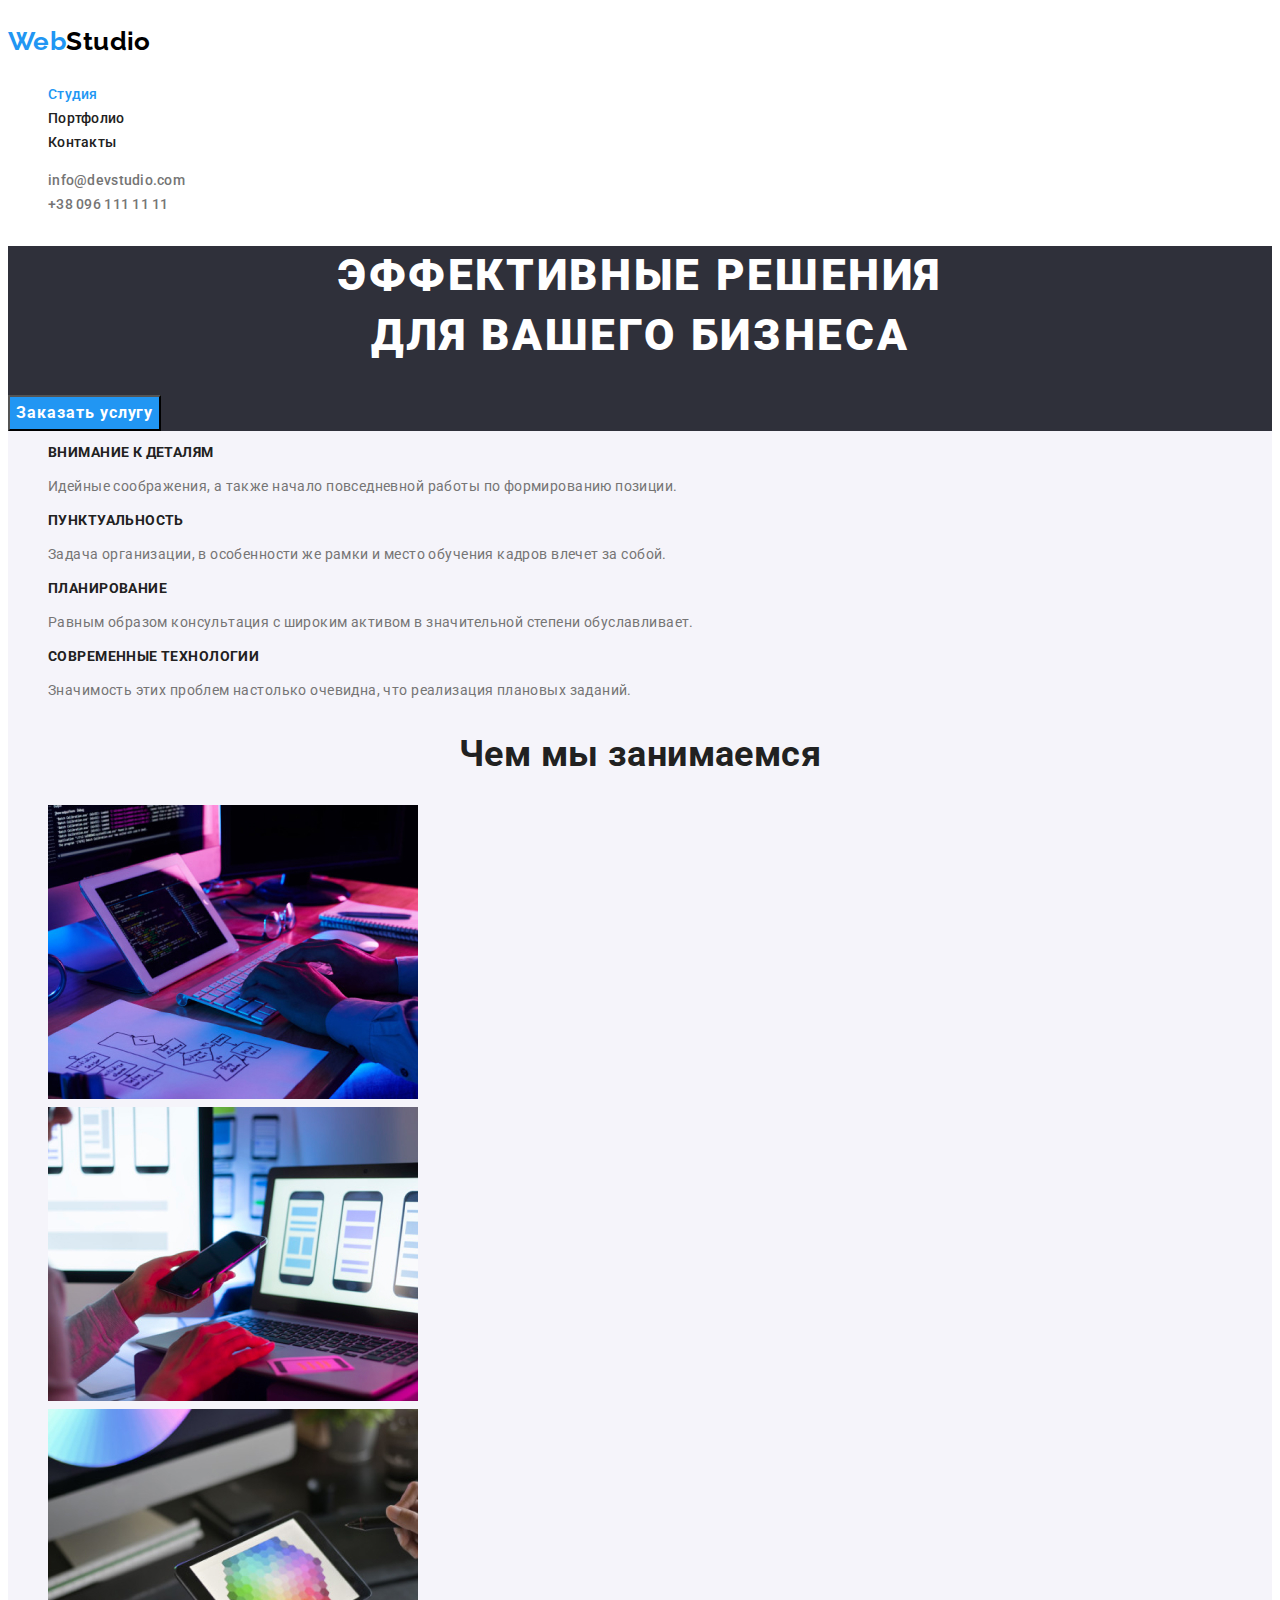
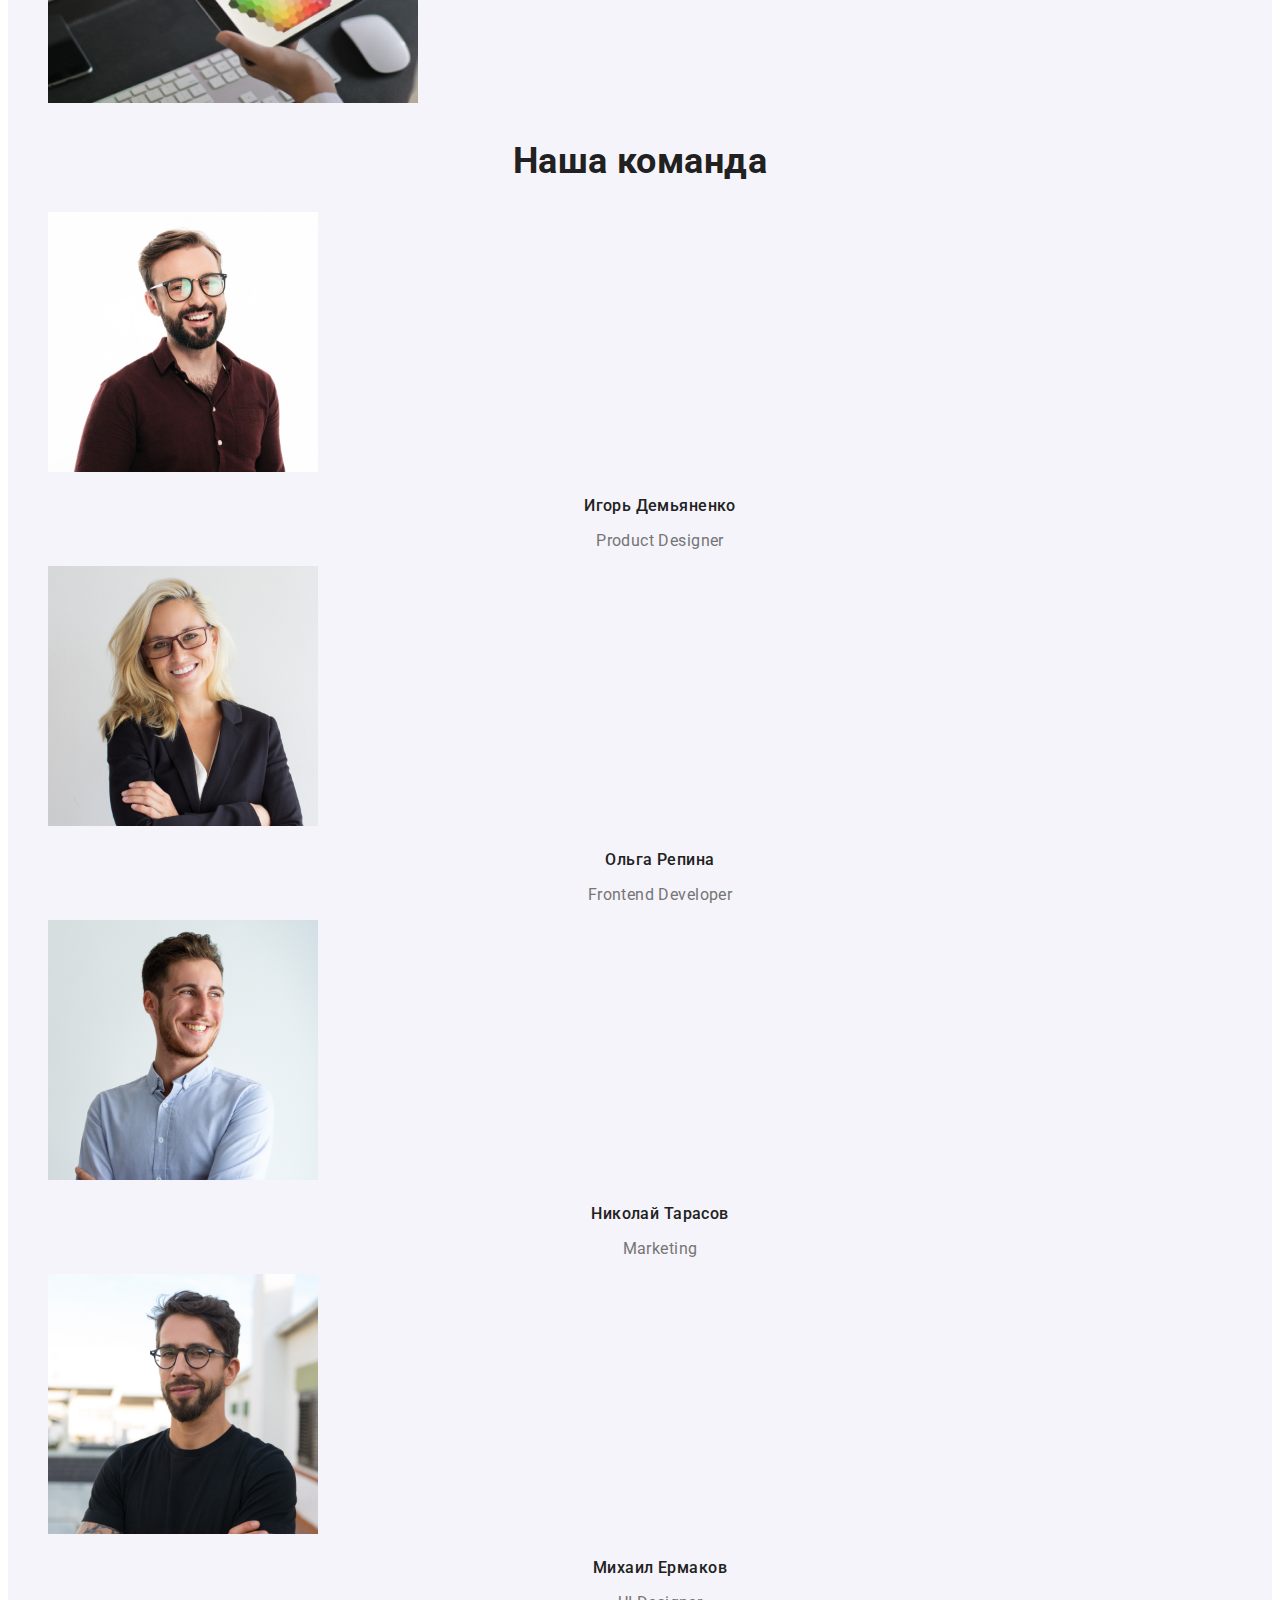
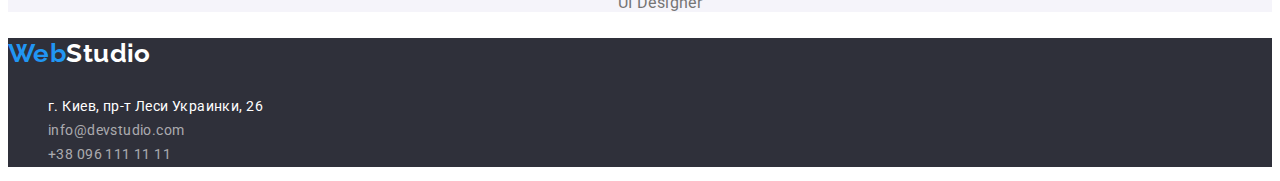
==== index.html @ d8fd1f4e "Перенес домашку" ====
<!DOCTYPE html>
<html lang="ru">
	<head>
		<meta charset="UTF-8">
		<meta name="viewport" content="width=device-width, initial-scale=1.0">
		<title>Студия WebStudio</title>
		<link rel="preconnect" href="https://fonts.gstatic.com">
		<link href="https://fonts.googleapis.com/css2?family=Raleway:wght@700&family=Roboto:wght@400;500;700;900&display=swap"
			rel="stylesheet">
		<link rel="stylesheet" href="https://cdnjs.cloudflare.com/ajax/libs/modern-normalize/1.0.0/modern-normalize.css"
			integrity="sha512-Zx6MlUMKSVJoQ+83OwhdILe8cSEsCzfqThJd7J/VA2UrK6Ctj85p+xzqfyuNXE5B1k25uUdmJ2OzItbBy9GHAQ=="
			crossorigin="anonymous" />
		<link rel="stylesheet" href="./css/styles.css">
	</head>
	<body>
		<header>
			<nav>
				<a href="./index.html"><p class="logo"><span class="logo-first-part">Web</span>Studio</p></a>
				<ul class="site-nav">
					<li><a href="" class="link current">Студия</a></li>
					<li><a href="./portfolio.html" class="link">Портфолио</a></li>
					<li><a href="" class="link">Контакты</a></li>
				</ul>
			</nav>
			<address class="address">
				<ul class="site-contacts">
					<li><a href="mailto:info@devstudio.com" class="contacts">info@devstudio.com</a></li>
					<li><a href="tel:+380961111111" class="contacts">+38 096 111 11 11</a></li>	
				</ul> 
			</address>
		</header>
		<main>
			<!--Герой-->
			<section class="hero">
				<h1 class="hero-title upcase">Эффективные решения<br> для вашего бизнеса</h1>
				<button type="button" class="hero-order">Заказать услугу</button>
			</section>
			<!--Особенности-->
			<section class="features">
				<h2 hidden>Особенности</h2>
				<ul>
					<li>
						<h3 class="features-title upcase">Внимание к деталям</h3>
						<p>Идейные соображения, а также начало повседневной работы по формированию позиции.</p>
					</li>
					<li>
						<h3 class="features-title upcase">Пунктуальность</h3>
						<p>Задача организации, в особенности же рамки и место обучения кадров влечет за собой.</p>
					</li>
					<li>
						<h3 class="features-title upcase">Планирование</h3>
						<p>Равным образом консультация с широким активом в значительной степени обуславливает.</p>
					</li>
					<li>
						<h3 class="features-title upcase">Современные технологии</h3>
						<p>Значимость этих проблем настолько очевидна, что реализация плановых заданий.</p>
					</li>
				</ul>
			</section>
			<!--Чем мы занимаемся-->
			<section class="work">
				<h2 class="work-title">Чем мы занимаемся</h2>
				<ul>
					<li><img src="./images/box1.jpg" alt="Человек печатает на клавиатуре, рядом с монитором стоит планшет" width="370"></li>
					<li><img src="./images/box2.jpg" alt="Человек работает на ноутбуке и держит в руке смартфон" width="370"></li>
					<li><img src="./images/box3.jpg"	alt="Человек держит в руке планшет, на нем изображена палитра цветов, а во второй руке стилус для рисования" width="370"></li>
				</ul>
			</section>
			<!--Наша команда-->
			<section class="team">
				<h2 class="team-title">Наша команда</h2>
				<ul>
					<li>
						<img src="./images/prodes.jpg" alt="Улыбающийся молодой человек, шатен, в бордовой рубашке, очках, с бородой и усами" width="270">
						<h3 class="member">Игорь Демьяненко</h3>
						<p class="position">Product Designer</p>
					</li>
					<li>
						<img src="./images/frodev.jpg" alt="Улыбающаяся молодая девушка, блондинка, в пиджаке и очках" width="270">
						<h3 class="member">Ольга Репина</h3>
						<p class="position">Frontend Developer</p>
					</li>
					<li>
						<img src="./images/mar.jpg" alt="Улыбающийся молодой человек, шатен, в голубой рубашке, с рыжей бородой и усами" width="270">
						<h3 class="member">Николай Тарасов</h3>
						<p class="position">Marketing</p>
					</li>
					<li>
						<img src="./images/uides.jpg" alt="Ухмыляющийся молодой человек, брюнет, в чёрной футболке, очках, с бородой и усами" width="270">
						<h3 class="member">Михаил Ермаков</h3>
						<p class="position">UI Designer</p>
					</li>
				</ul>
			</section>
		</main>
		<footer>
			<a href="./index.html"><p class="logo-footer"><span class="logo-first-part">Web</span>Studio</p></a>
			<address class="address">
				<ul class="address-footer">
					<li class="address-footer-str">г. Киев, пр-т Леси Украинки, 26</li>
					<li><a href="mailto:info@devstudio.com" class="address-footer-contacts">info@devstudio.com</a></li>
					<li><a href="tel:+380961111111" class="address-footer-contacts">+38 096 111 11 11</a></li>
				</ul>
			</address>
		</footer>
	</body>
</html>
---- css/styles.css ----
/* Палитра цветов 
#757575 основной цвет текста
#212121 второй цвет текста
#FFFFFF третий цвет текста, третий цвет фона
#000000 лого
#2196F3 акцент
rgba(255, 255, 255, 0.6) контакты футер
#F5F4FA основной цвет фона
#2F303A второй цвет фона
*/
:root {
  --primary-text-color: #757575;
  --secondary-text-color: #212121;
  --tertiary-text-color: #ffffff;
  --logo-color: #000000;
  --accent-color: #2196f3;
  --contacts-footer-color: rgba(255, 255, 255, 0.6);
  --primary-background-color: #f5f4fa;
  --secondary-background-color: #2f303a;
  --tertiary-background-color: #ffffff;
}
header {
  background-color: var(--tertiary-background-color);
}
body {
  color: var(--primary-text-color);

  font-family: 'Roboto', sans-serif;
  letter-spacing: 0.03em;
  font-size: 14px;
  line-height: 1.71;
}
main {
  background-color: var(--primary-background-color);
}
ul {
  list-style: none;
}
a {
  text-decoration: none;
}
h2,
h3 {
  font-weight: 700;
}
.upcase {
  text-transform: uppercase;
}
.logo,
.logo-footer {
  color: var(--logo-color);

  font-family: 'Raleway', sans-serif;
  font-weight: 700;
  font-size: 26px;
  line-height: 1.19;
}
.logo-first-part {
  color: var(--accent-color);
}
.site-nav .link {
  color: var(--secondary-text-color);

  font-weight: 500;
  font-size: 14px;
  line-height: 1.14;
  letter-spacing: 0.02em;
}
.site-nav .link:hover,
.site-nav .link:focus {
  color: var(--accent-color);
}
.site-nav .link.current {
  color: var(--accent-color);
}
.address {
  font-style: normal;
}
.site-contacts .contacts {
  color: var(--primary-text-color);

  font-weight: 500;
  font-size: 14px;
  line-height: 1.14;
  letter-spacing: 0.02em;
}
.site-contacts .contacts:hover,
.site-contacts .contacts:focus,
.address-footer .address-footer-contacts:hover,
.address-footer .address-footer-contacts:focus {
  color: var(--accent-color);
}
.hero {
  background-color: var(--secondary-background-color);
}
.hero-title {
  color: var(--tertiary-text-color);

  font-weight: 900;
  font-size: 44px;
  line-height: 1.36;
  text-align: center;
  letter-spacing: 0.06em;
}
.hero-order {
  background-color: var(--accent-color);
  color: var(--tertiary-text-color);

  font-family: inherit;
  font-weight: 700;
  font-size: 16px;
  line-height: 1.88;
  text-align: center;
  letter-spacing: 0.06em;
}
.features-title {
  color: var(--secondary-text-color);

  font-size: 14px;
  line-height: 1.14;
}
.work-title,
.team-title {
  color: var(--secondary-text-color);
  font-size: 36px;
  line-height: 1.17;
  text-align: center;
}
.member {
  color: var(--secondary-text-color);

  font-weight: 500;
  font-size: 16px;
  line-height: 1.19;
  text-align: center;
}
.position {
  font-size: 16px;
  line-height: 1.19;
  text-align: center;
}
footer {
  background-color: var(--secondary-background-color);
}
.logo-footer {
  color: var(--tertiary-text-color);
}
.address-footer-str {
  color: var(--tertiary-text-color);
}
.address-footer-str,
.address-footer-contacts {
  font-size: 14px;
  line-height: 1.71;
}
.address-footer-contacts {
  color: var(--contacts-footer-color);
}

/* portfolio.html */
.filter-button {
  background-color: var(--primary-background-color);
  color: var(--secondary-text-color);

  font-family: inherit;
  font-weight: 500;
  font-size: 16px;
  line-height: 1.63;
  text-align: center;
}
.filter-button:hover,
.filter-button:focus {
  background-color: var(--accent-color);
  color: var(--tertiary-text-color);
}
.projects-list .title {
  color: var(--secondary-text-color);

  font-size: 18px;
  line-height: 2;
  letter-spacing: 0.06em;
}
.projects-list .text {
  color: var(--primary-text-color);

  font-size: 16px;
  line-height: 1.88;
}
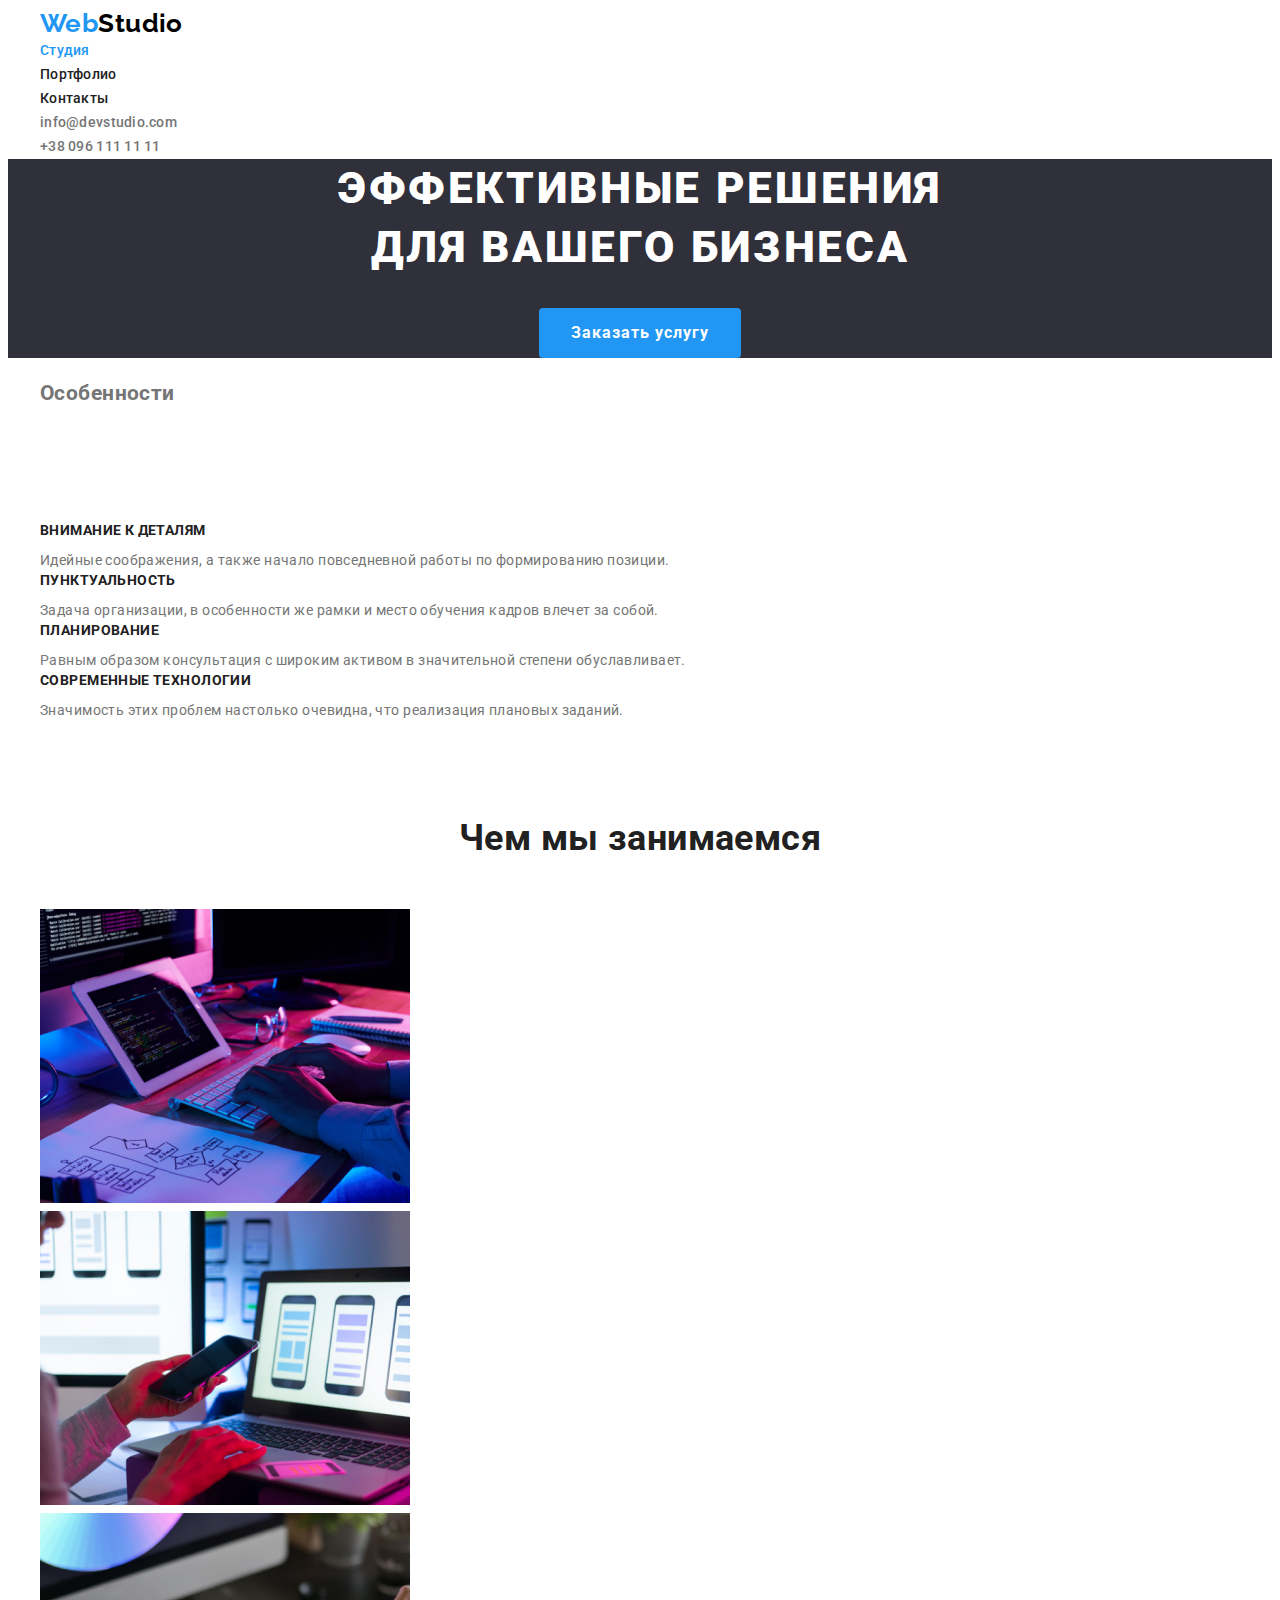
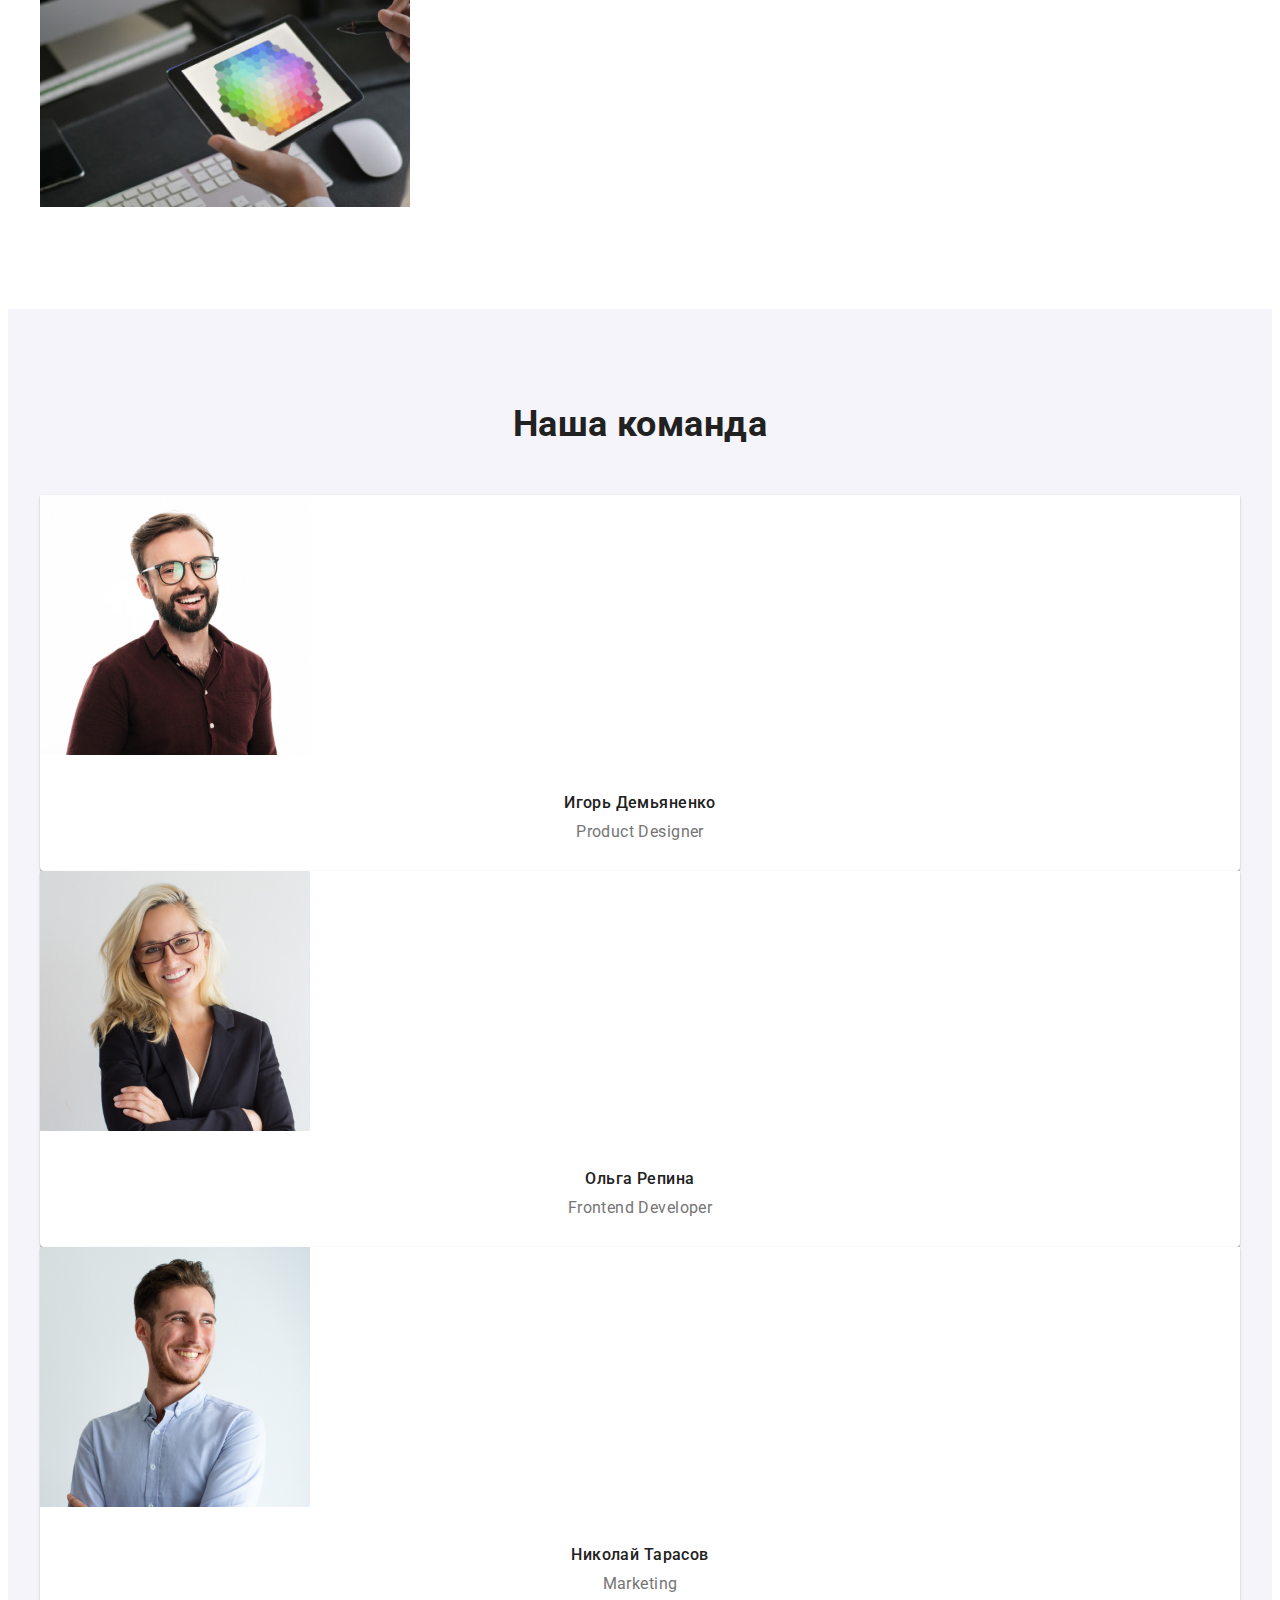
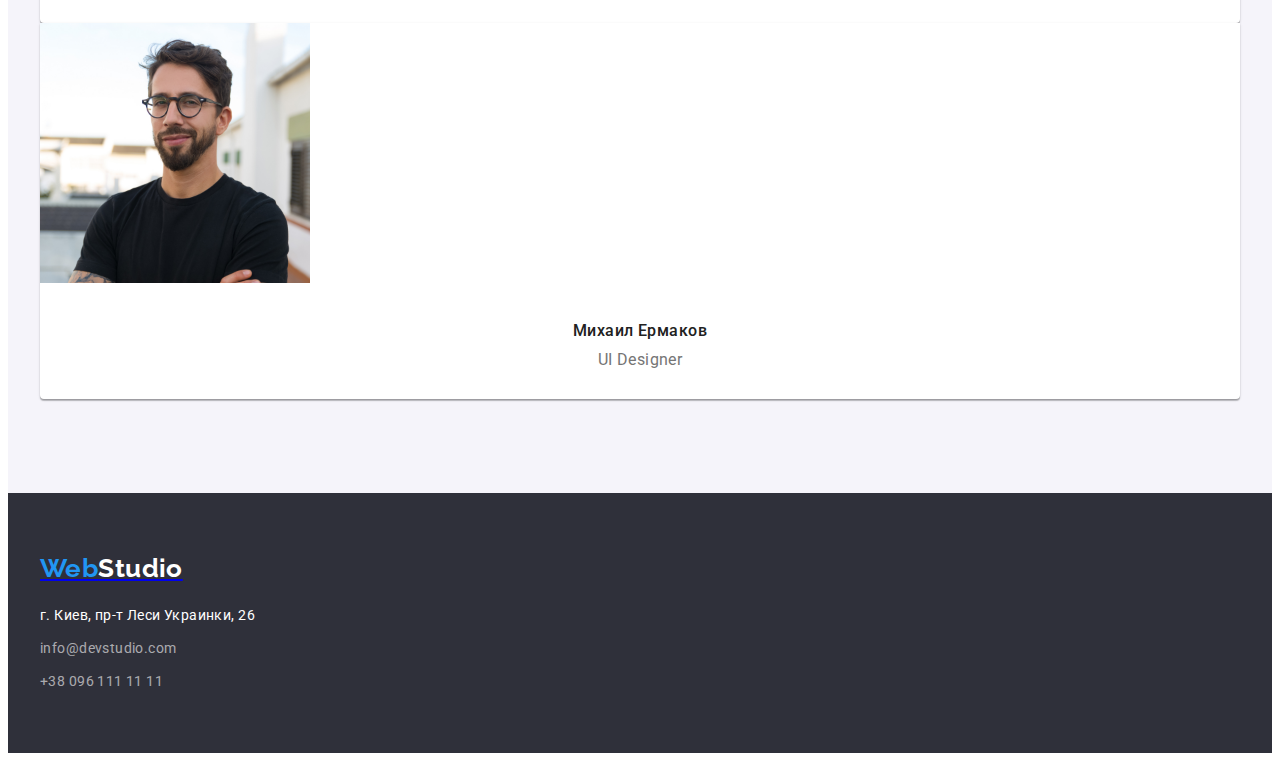
==== commit ce67898a: "Вынес логотип из nav, добавил классы" ====
--- a/index.html
+++ b/index.html
@@ -14,20 +14,24 @@
 	</head>
 	<body>
 		<header>
-			<nav>
-				<a href="./index.html"><p class="logo"><span class="logo-first-part">Web</span>Studio</p></a>
-				<ul class="site-nav">
-					<li><a href="" class="link current">Студия</a></li>
-					<li><a href="./portfolio.html" class="link">Портфолио</a></li>
-					<li><a href="" class="link">Контакты</a></li>
-				</ul>
-			</nav>
-			<address class="address">
-				<ul class="site-contacts">
-					<li><a href="mailto:info@devstudio.com" class="contacts">info@devstudio.com</a></li>
-					<li><a href="tel:+380961111111" class="contacts">+38 096 111 11 11</a></li>	
-				</ul> 
-			</address>
+			<div class="container main-nav">
+				<a href="./index.html" class="nav-logo notunderline">
+					<p class="logo"><span class="logo-first-part">Web</span>Studio</p>
+				</a>
+				<nav>
+					<ul class="site-nav nolist">
+						<li class="item"><a href="" class="link notunderline current">Студия</a></li>
+						<li class="item"><a href="./portfolio.html" class="link notunderline">Портфолио</a></li>
+						<li class="item"><a href="" class="link notunderline">Контакты</a></li>
+					</ul>
+				</nav>
+				<address class="address">
+					<ul class="site-contacts nolist">
+						<li class="item"><a href="mailto:info@devstudio.com" class="contacts notunderline">info@devstudio.com</a></li>
+						<li class="item"><a href="tel:+380961111111" class="contacts notunderline">+38 096 111 11 11</a></li>	
+					</ul> 
+				</address>
+			</div>
 		</header>
 		<main>
 			<!--Герой-->
@@ -37,71 +41,79 @@
 			</section>
 			<!--Особенности-->
 			<section class="features">
-				<h2 hidden>Особенности</h2>
-				<ul>
-					<li>
-						<h3 class="features-title upcase">Внимание к деталям</h3>
-						<p>Идейные соображения, а также начало повседневной работы по формированию позиции.</p>
-					</li>
-					<li>
-						<h3 class="features-title upcase">Пунктуальность</h3>
-						<p>Задача организации, в особенности же рамки и место обучения кадров влечет за собой.</p>
-					</li>
-					<li>
-						<h3 class="features-title upcase">Планирование</h3>
-						<p>Равным образом консультация с широким активом в значительной степени обуславливает.</p>
-					</li>
-					<li>
-						<h3 class="features-title upcase">Современные технологии</h3>
-						<p>Значимость этих проблем настолько очевидна, что реализация плановых заданий.</p>
-					</li>
-				</ul>
+				<div class="container">
+					<h2 class="hidden">Особенности</h2>
+					<ul class="features-list nolist">
+						<li class="item">
+							<h3 class="features-title upcase">Внимание к деталям</h3>
+							<p>Идейные соображения, а также начало повседневной работы по формированию позиции.</p>
+						</li>
+						<li class="item">
+							<h3 class="features-title upcase">Пунктуальность</h3>
+							<p>Задача организации, в особенности же рамки и место обучения кадров влечет за собой.</p>
+						</li>
+						<li class="item">
+							<h3 class="features-title upcase">Планирование</h3>
+							<p>Равным образом консультация с широким активом в значительной степени обуславливает.</p>
+						</li>
+						<li class="item">
+							<h3 class="features-title upcase">Современные технологии</h3>
+							<p>Значимость этих проблем настолько очевидна, что реализация плановых заданий.</p>
+						</li>
+					</ul>
+				</div>
 			</section>
 			<!--Чем мы занимаемся-->
 			<section class="work">
-				<h2 class="work-title">Чем мы занимаемся</h2>
-				<ul>
-					<li><img src="./images/box1.jpg" alt="Человек печатает на клавиатуре, рядом с монитором стоит планшет" width="370"></li>
-					<li><img src="./images/box2.jpg" alt="Человек работает на ноутбуке и держит в руке смартфон" width="370"></li>
-					<li><img src="./images/box3.jpg"	alt="Человек держит в руке планшет, на нем изображена палитра цветов, а во второй руке стилус для рисования" width="370"></li>
-				</ul>
+				<div class="container">
+					<h2 class="work-title">Чем мы занимаемся</h2>
+					<ul class="worklist nolist">
+						<li><img src="./images/box1.jpg" alt="Человек печатает на клавиатуре, рядом с монитором стоит планшет" width="370"></li>
+						<li><img src="./images/box2.jpg" alt="Человек работает на ноутбуке и держит в руке смартфон" width="370"></li>
+						<li><img src="./images/box3.jpg"	alt="Человек держит в руке планшет, на нем изображена палитра цветов, а во второй руке стилус для рисования" width="370"></li>
+					</ul>
+				</div>
 			</section>
 			<!--Наша команда-->
 			<section class="team">
-				<h2 class="team-title">Наша команда</h2>
-				<ul>
-					<li>
-						<img src="./images/prodes.jpg" alt="Улыбающийся молодой человек, шатен, в бордовой рубашке, очках, с бородой и усами" width="270">
-						<h3 class="member">Игорь Демьяненко</h3>
-						<p class="position">Product Designer</p>
-					</li>
-					<li>
-						<img src="./images/frodev.jpg" alt="Улыбающаяся молодая девушка, блондинка, в пиджаке и очках" width="270">
-						<h3 class="member">Ольга Репина</h3>
-						<p class="position">Frontend Developer</p>
-					</li>
-					<li>
-						<img src="./images/mar.jpg" alt="Улыбающийся молодой человек, шатен, в голубой рубашке, с рыжей бородой и усами" width="270">
-						<h3 class="member">Николай Тарасов</h3>
-						<p class="position">Marketing</p>
-					</li>
-					<li>
-						<img src="./images/uides.jpg" alt="Ухмыляющийся молодой человек, брюнет, в чёрной футболке, очках, с бородой и усами" width="270">
-						<h3 class="member">Михаил Ермаков</h3>
-						<p class="position">UI Designer</p>
-					</li>
-				</ul>
+				<div class="container">
+					<h2 class="team-title">Наша команда</h2>
+					<ul class="teamlist nolist">
+						<li>
+							<img src="./images/prodes.jpg" alt="Улыбающийся молодой человек, шатен, в бордовой рубашке, очках, с бородой и усами" width="270">
+							<h3 class="member">Игорь Демьяненко</h3>
+							<p class="position">Product Designer</p>
+						</li>
+						<li>
+							<img src="./images/frodev.jpg" alt="Улыбающаяся молодая девушка, блондинка, в пиджаке и очках" width="270">
+							<h3 class="member">Ольга Репина</h3>
+							<p class="position">Frontend Developer</p>
+						</li>
+						<li>
+							<img src="./images/mar.jpg" alt="Улыбающийся молодой человек, шатен, в голубой рубашке, с рыжей бородой и усами" width="270">
+							<h3 class="member">Николай Тарасов</h3>
+							<p class="position">Marketing</p>
+						</li>
+						<li>
+							<img src="./images/uides.jpg" alt="Ухмыляющийся молодой человек, брюнет, в чёрной футболке, очках, с бородой и усами" width="270">
+							<h3 class="member">Михаил Ермаков</h3>
+							<p class="position">UI Designer</p>
+						</li>
+					</ul>
+				</div>
 			</section>
 		</main>
 		<footer>
-			<a href="./index.html"><p class="logo-footer"><span class="logo-first-part">Web</span>Studio</p></a>
-			<address class="address">
-				<ul class="address-footer">
-					<li class="address-footer-str">г. Киев, пр-т Леси Украинки, 26</li>
-					<li><a href="mailto:info@devstudio.com" class="address-footer-contacts">info@devstudio.com</a></li>
-					<li><a href="tel:+380961111111" class="address-footer-contacts">+38 096 111 11 11</a></li>
-				</ul>
-			</address>
+			<div class="container">
+				<a href="./index.html"><p class="logo-footer"><span class="logo-first-part">Web</span>Studio</p></a>
+				<address class="address">
+					<ul class="address-footerlist nolist">
+						<li class="address-footer-str">г. Киев, пр-т Леси Украинки, 26</li>
+						<li><a href="mailto:info@devstudio.com" class="address-footer-contacts notunderline">info@devstudio.com</a></li>
+						<li><a href="tel:+380961111111" class="address-footer-contacts notunderline">+38 096 111 11 11</a></li>
+					</ul>
+				</address>
+			</div>
 		</footer>
 	</body>
 </html>--- a/css/styles.css
+++ b/css/styles.css
@@ -15,41 +15,40 @@
   --logo-color: #000000;
   --accent-color: #2196f3;
   --contacts-footer-color: rgba(255, 255, 255, 0.6);
-  --primary-background-color: #f5f4fa;
+  --primary-background-color: #ffffff;
   --secondary-background-color: #2f303a;
-  --tertiary-background-color: #ffffff;
-}
-header {
-  background-color: var(--tertiary-background-color);
+  --tertiary-background-color: #f5f4fa;
 }
 body {
   color: var(--primary-text-color);
-
+  background-color: var(--primary-background-color);
   font-family: 'Roboto', sans-serif;
   letter-spacing: 0.03em;
   font-size: 14px;
   line-height: 1.71;
 }
-main {
-  background-color: var(--primary-background-color);
-}
-ul {
+.notunderline {
+  text-decoration: none;
+}
+.nolist {
   list-style: none;
-}
-a {
-  text-decoration: none;
-}
-h2,
-h3 {
-  font-weight: 700;
 }
 .upcase {
   text-transform: uppercase;
 }
+.container {
+  margin-left: auto;
+  margin-right: auto;
+  width: 1200px;
+  padding-left: 15px;
+  padding-right: 15px;
+}
 .logo,
 .logo-footer {
+  margin-top: 0;
+  margin-bottom: 0;
+
   color: var(--logo-color);
-
   font-family: 'Raleway', sans-serif;
   font-weight: 700;
   font-size: 26px;
@@ -58,9 +57,13 @@
 .logo-first-part {
   color: var(--accent-color);
 }
+.site-nav {
+  margin-top: 0;
+  margin-bottom: 0;
+  padding-left: 0;
+}
 .site-nav .link {
   color: var(--secondary-text-color);
-
   font-weight: 500;
   font-size: 14px;
   line-height: 1.14;
@@ -76,9 +79,13 @@
 .address {
   font-style: normal;
 }
+.site-contacts {
+  margin-top: 0;
+  margin-bottom: 0;
+  padding-left: 0;
+}
 .site-contacts .contacts {
   color: var(--primary-text-color);
-
   font-weight: 500;
   font-size: 14px;
   line-height: 1.14;
@@ -91,11 +98,15 @@
   color: var(--accent-color);
 }
 .hero {
+  text-align: center;
+
   background-color: var(--secondary-background-color);
 }
 .hero-title {
-  color: var(--tertiary-text-color);
-
+  margin-top: 0;
+  margin-bottom: 30px;
+
+  color: var(--tertiary-text-color);
   font-weight: 900;
   font-size: 44px;
   line-height: 1.36;
@@ -103,9 +114,16 @@
   letter-spacing: 0.06em;
 }
 .hero-order {
+  padding-top: 10px;
+  padding-bottom: 10px;
+  padding-left: 32px;
+  padding-right: 32px;
+  border-radius: 4px;
+  border: 0 solid transparent;
+  min-width: 200px;
+
   background-color: var(--accent-color);
   color: var(--tertiary-text-color);
-
   font-family: inherit;
   font-weight: 700;
   font-size: 16px;
@@ -113,28 +131,73 @@
   text-align: center;
   letter-spacing: 0.06em;
 }
+.features-list {
+  margin-top: 0;
+  margin-bottom: 0;
+  padding-top: 94px;
+  padding-left: 0;
+}
 .features-title {
-  color: var(--secondary-text-color);
-
+  margin-top: 0;
+  margin-bottom: 10px;
+
+  color: var(--secondary-text-color);
+  font-weight: 700;
   font-size: 14px;
   line-height: 1.14;
+}
+.features-list p {
+  margin-top: 0;
+  margin-bottom: 0;
+}
+.team {
+  background-color: var(--tertiary-background-color);
+}
+.worklist,
+.teamlist {
+  margin-top: 0;
+  margin-bottom: 0;
+  padding-bottom: 94px;
+  padding-left: 0;
 }
 .work-title,
 .team-title {
-  color: var(--secondary-text-color);
+  margin-top: 0;
+  margin-bottom: 50px;
+  padding-top: 94px;
+
+  color: var(--secondary-text-color);
+  font-weight: 700;
   font-size: 36px;
   line-height: 1.17;
   text-align: center;
 }
+.teamlist li {
+  border: 1 solid transparent;
+  border-radius: 0px 0px 4px 4px;
+
+  background-color: var(--primary-background-color);
+  box-shadow: 0px 1px 3px rgba(0, 0, 0, 0.12), 0px 1px 1px rgba(0, 0, 0, 0.14),
+    0px 2px 1px rgba(0, 0, 0, 0.2);
+}
+.teamlist img {
+  margin-bottom: 30px;
+}
 .member {
-  color: var(--secondary-text-color);
-
+  margin-top: 0;
+  margin-bottom: 10px;
+
+  color: var(--secondary-text-color);
   font-weight: 500;
   font-size: 16px;
   line-height: 1.19;
   text-align: center;
 }
 .position {
+  margin-top: 0;
+  margin-bottom: 0;
+  padding-bottom: 30px;
+
   font-size: 16px;
   line-height: 1.19;
   text-align: center;
@@ -143,7 +206,19 @@
   background-color: var(--secondary-background-color);
 }
 .logo-footer {
-  color: var(--tertiary-text-color);
+  margin-bottom: 20px;
+  padding-top: 60px;
+
+  color: var(--tertiary-text-color);
+}
+.address-footerlist {
+  margin-top: 0;
+  margin-bottom: 0;
+  padding-left: 0;
+  padding-bottom: 60px;
+}
+.address-footerlist li:not(:last-child) {
+  margin-bottom: 9px;
 }
 .address-footer-str {
   color: var(--tertiary-text-color);
@@ -158,10 +233,26 @@
 }
 
 /* portfolio.html */
+.border-bottom {
+  border-bottom: 1px solid #ececec;
+}
+.filter {
+  margin-top: 0;
+  margin-bottom: 50px;
+  padding-top: 94px;
+  padding-left: 0;
+}
 .filter-button {
-  background-color: var(--primary-background-color);
-  color: var(--secondary-text-color);
-
+  padding-top: 10px;
+  padding-bottom: 10px;
+  padding-left: 22px;
+  padding-right: 22px;
+  border-radius: 4px;
+  border: 0 solid transparent;
+  min-width: 73px;
+
+  background-color: var(--tertiary-background-color);
+  color: var(--secondary-text-color);
   font-family: inherit;
   font-weight: 500;
   font-size: 16px;
@@ -170,19 +261,41 @@
 }
 .filter-button:hover,
 .filter-button:focus {
+  border: 0 solid transparent;
+
   background-color: var(--accent-color);
   color: var(--tertiary-text-color);
+  box-shadow: 0px 3px 1px rgba(0, 0, 0, 0.1), 0px 1px 2px rgba(0, 0, 0, 0.08),
+    0px 2px 2px rgba(0, 0, 0, 0.12);
+}
+.projects-list {
+  margin-top: 0;
+  margin-bottom: 0;
+  padding-bottom: 94px;
+  padding-left: 0;
+}
+.projects-list li {
+  border: 1px solid #eeeeee;
+}
+.projects-list img {
+  margin-bottom: 30px;
 }
 .projects-list .title {
-  color: var(--secondary-text-color);
-
+  margin-top: 0;
+  margin-bottom: 20px;
+  padding-left: 24px;
+
+  color: var(--secondary-text-color);
   font-size: 18px;
   line-height: 2;
   letter-spacing: 0.06em;
 }
 .projects-list .text {
+  margin-top: 0;
+  margin-bottom: 30px;
+  padding-left: 24px;
+
   color: var(--primary-text-color);
-
   font-size: 16px;
   line-height: 1.88;
 }
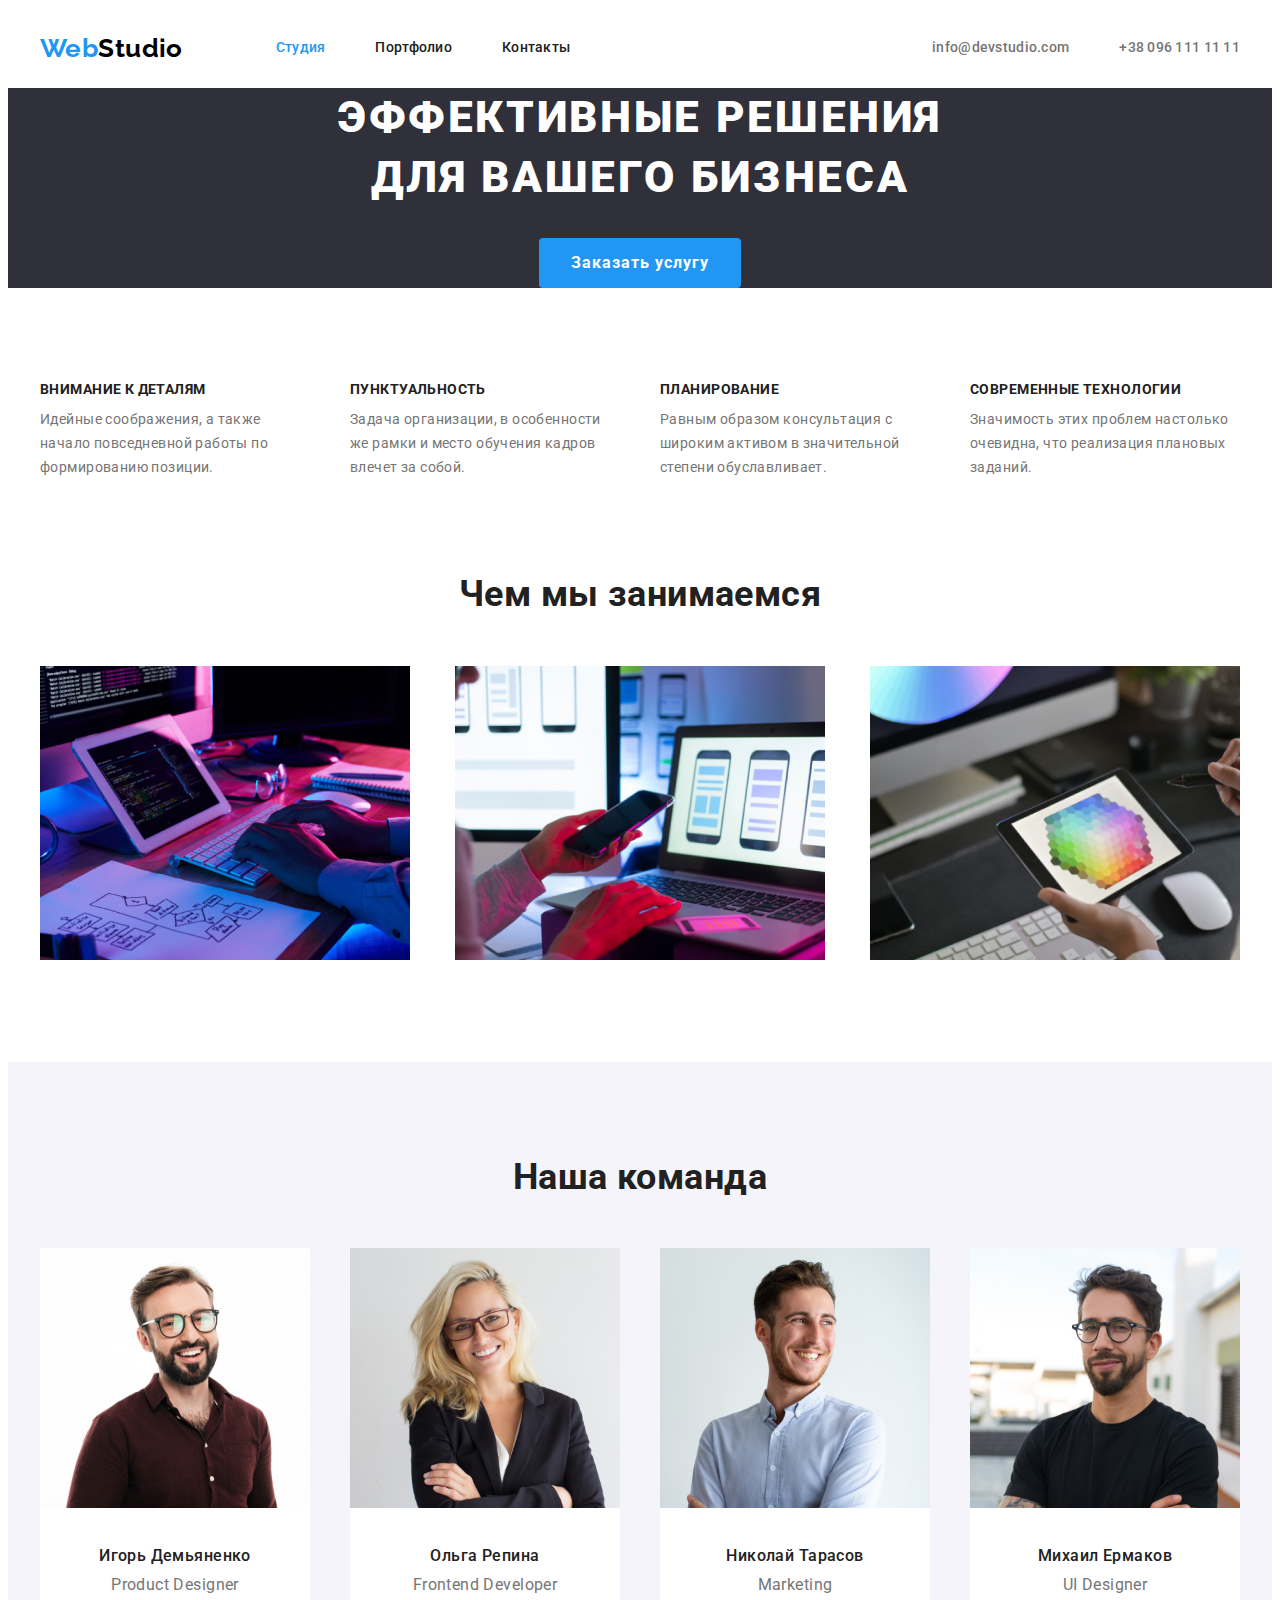
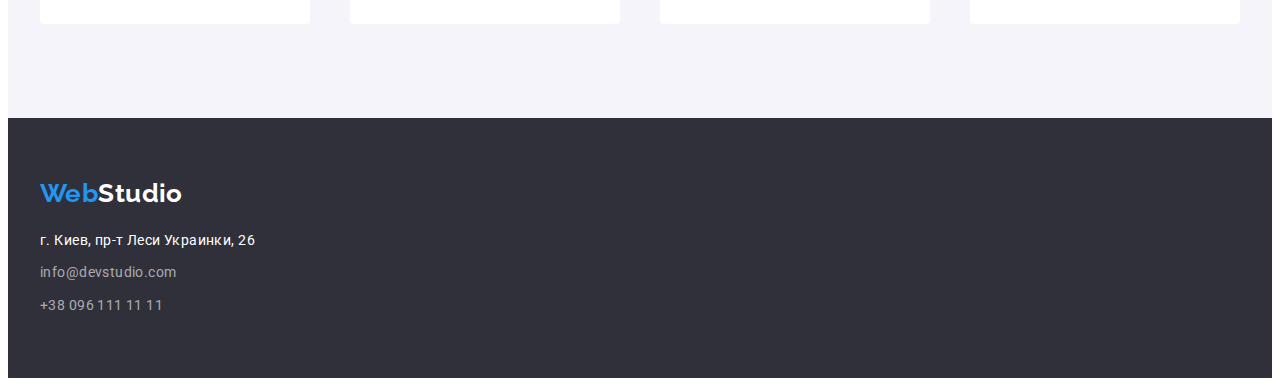
==== commit f325f6aa: "Убрал подчеркивание у лого в футере" ====
--- a/index.html
+++ b/index.html
@@ -105,7 +105,7 @@
 		</main>
 		<footer>
 			<div class="container">
-				<a href="./index.html"><p class="logo-footer"><span class="logo-first-part">Web</span>Studio</p></a>
+				<a href="./index.html" class="notunderline"><p class="logo-footer"><span class="logo-first-part">Web</span>Studio</p></a>
 				<address class="address">
 					<ul class="address-footerlist nolist">
 						<li class="address-footer-str">г. Киев, пр-т Леси Украинки, 26</li>
--- a/css/styles.css
+++ b/css/styles.css
@@ -1,13 +1,3 @@
-/* Палитра цветов 
-#757575 основной цвет текста
-#212121 второй цвет текста
-#FFFFFF третий цвет текста, третий цвет фона
-#000000 лого
-#2196F3 акцент
-rgba(255, 255, 255, 0.6) контакты футер
-#F5F4FA основной цвет фона
-#2F303A второй цвет фона
-*/
 :root {
   --primary-text-color: #757575;
   --secondary-text-color: #212121;
@@ -18,6 +8,8 @@
   --primary-background-color: #ffffff;
   --secondary-background-color: #2f303a;
   --tertiary-background-color: #f5f4fa;
+  --border-bottom-color: #ececec;
+  --border-projects-list-color: #eeeeee;
 }
 body {
   color: var(--primary-text-color);
@@ -43,6 +35,17 @@
   padding-left: 15px;
   padding-right: 15px;
 }
+.hidden {
+  display: none;
+}
+.main-nav {
+  display: flex;
+  align-items: center;
+}
+.nav-logo {
+  padding-top: 24px;
+  padding-bottom: 24px;
+}
 .logo,
 .logo-footer {
   margin-top: 0;
@@ -58,11 +61,20 @@
   color: var(--accent-color);
 }
 .site-nav {
-  margin-top: 0;
-  margin-bottom: 0;
-  padding-left: 0;
+  display: flex;
+  margin-top: 0;
+  margin-bottom: 0;
+  margin-left: 93px;
+  padding-left: 0;
+}
+.site-nav .item:not(:last-child) {
+  margin-right: 50px;
 }
 .site-nav .link {
+  display: block;
+  padding-top: 32px;
+  padding-bottom: 32px;
+
   color: var(--secondary-text-color);
   font-weight: 500;
   font-size: 14px;
@@ -78,13 +90,23 @@
 }
 .address {
   font-style: normal;
+  margin-left: auto;
 }
 .site-contacts {
-  margin-top: 0;
-  margin-bottom: 0;
-  padding-left: 0;
+  display: flex;
+  margin-top: 0;
+  margin-bottom: 0;
+
+  padding-left: 0;
+}
+.site-contacts .item:not(:last-child) {
+  margin-right: 50px;
 }
 .site-contacts .contacts {
+  display: block;
+  padding-top: 32px;
+  padding-bottom: 32px;
+
   color: var(--primary-text-color);
   font-weight: 500;
   font-size: 14px;
@@ -132,10 +154,15 @@
   letter-spacing: 0.06em;
 }
 .features-list {
+  display: flex;
+  justify-content: space-between;
   margin-top: 0;
   margin-bottom: 0;
   padding-top: 94px;
   padding-left: 0;
+}
+.features-list .item {
+  width: 270px;
 }
 .features-title {
   margin-top: 0;
@@ -155,6 +182,8 @@
 }
 .worklist,
 .teamlist {
+  display: flex;
+  justify-content: space-between;
   margin-top: 0;
   margin-bottom: 0;
   padding-bottom: 94px;
@@ -177,8 +206,8 @@
   border-radius: 0px 0px 4px 4px;
 
   background-color: var(--primary-background-color);
-  box-shadow: 0px 1px 3px rgba(0, 0, 0, 0.12), 0px 1px 1px rgba(0, 0, 0, 0.14),
-    0px 2px 1px rgba(0, 0, 0, 0.2);
+  /* box-shadow: 0px 1px 3px rgba(0, 0, 0, 0.12), 0px 1px 1px rgba(0, 0, 0, 0.14),
+    0px 2px 1px rgba(0, 0, 0, 0.2); */
 }
 .teamlist img {
   margin-bottom: 30px;
@@ -234,17 +263,20 @@
 
 /* portfolio.html */
 .border-bottom {
-  border-bottom: 1px solid #ececec;
+  border-bottom: 1px solid var(--border-bottom-color);
 }
 .filter {
+  display: flex;
+  justify-content: center;
   margin-top: 0;
   margin-bottom: 50px;
   padding-top: 94px;
   padding-left: 0;
 }
 .filter-button {
-  padding-top: 10px;
-  padding-bottom: 10px;
+  margin-right: 8px;
+  padding-top: 6px;
+  padding-bottom: 6px;
   padding-left: 22px;
   padding-right: 22px;
   border-radius: 4px;
@@ -258,6 +290,8 @@
   font-size: 16px;
   line-height: 1.63;
   text-align: center;
+
+  cursor: pointer;
 }
 .filter-button:hover,
 .filter-button:focus {
@@ -265,19 +299,30 @@
 
   background-color: var(--accent-color);
   color: var(--tertiary-text-color);
-  box-shadow: 0px 3px 1px rgba(0, 0, 0, 0.1), 0px 1px 2px rgba(0, 0, 0, 0.08),
-    0px 2px 2px rgba(0, 0, 0, 0.12);
+  /* box-shadow: 0px 3px 1px rgba(0, 0, 0, 0.1), 0px 1px 2px rgba(0, 0, 0, 0.08),
+    0px 2px 2px rgba(0, 0, 0, 0.12); */
 }
 .projects-list {
+  display: flex;
+  flex-wrap: wrap;
+
   margin-top: 0;
   margin-bottom: 0;
   padding-bottom: 94px;
   padding-left: 0;
 }
-.projects-list li {
-  border: 1px solid #eeeeee;
-}
-.projects-list img {
+.projects-list .item {
+  width: 370px;
+
+  border: 1px solid var(--border-projects-list-color);
+}
+.projects-list .item:not(:nth-child(3n)) {
+  margin-right: 30px;
+}
+.projects-list .item:not(:nth-last-child(-n + 3)) {
+  margin-bottom: 30px;
+}
+.projects-list .item-img {
   margin-bottom: 30px;
 }
 .projects-list .title {
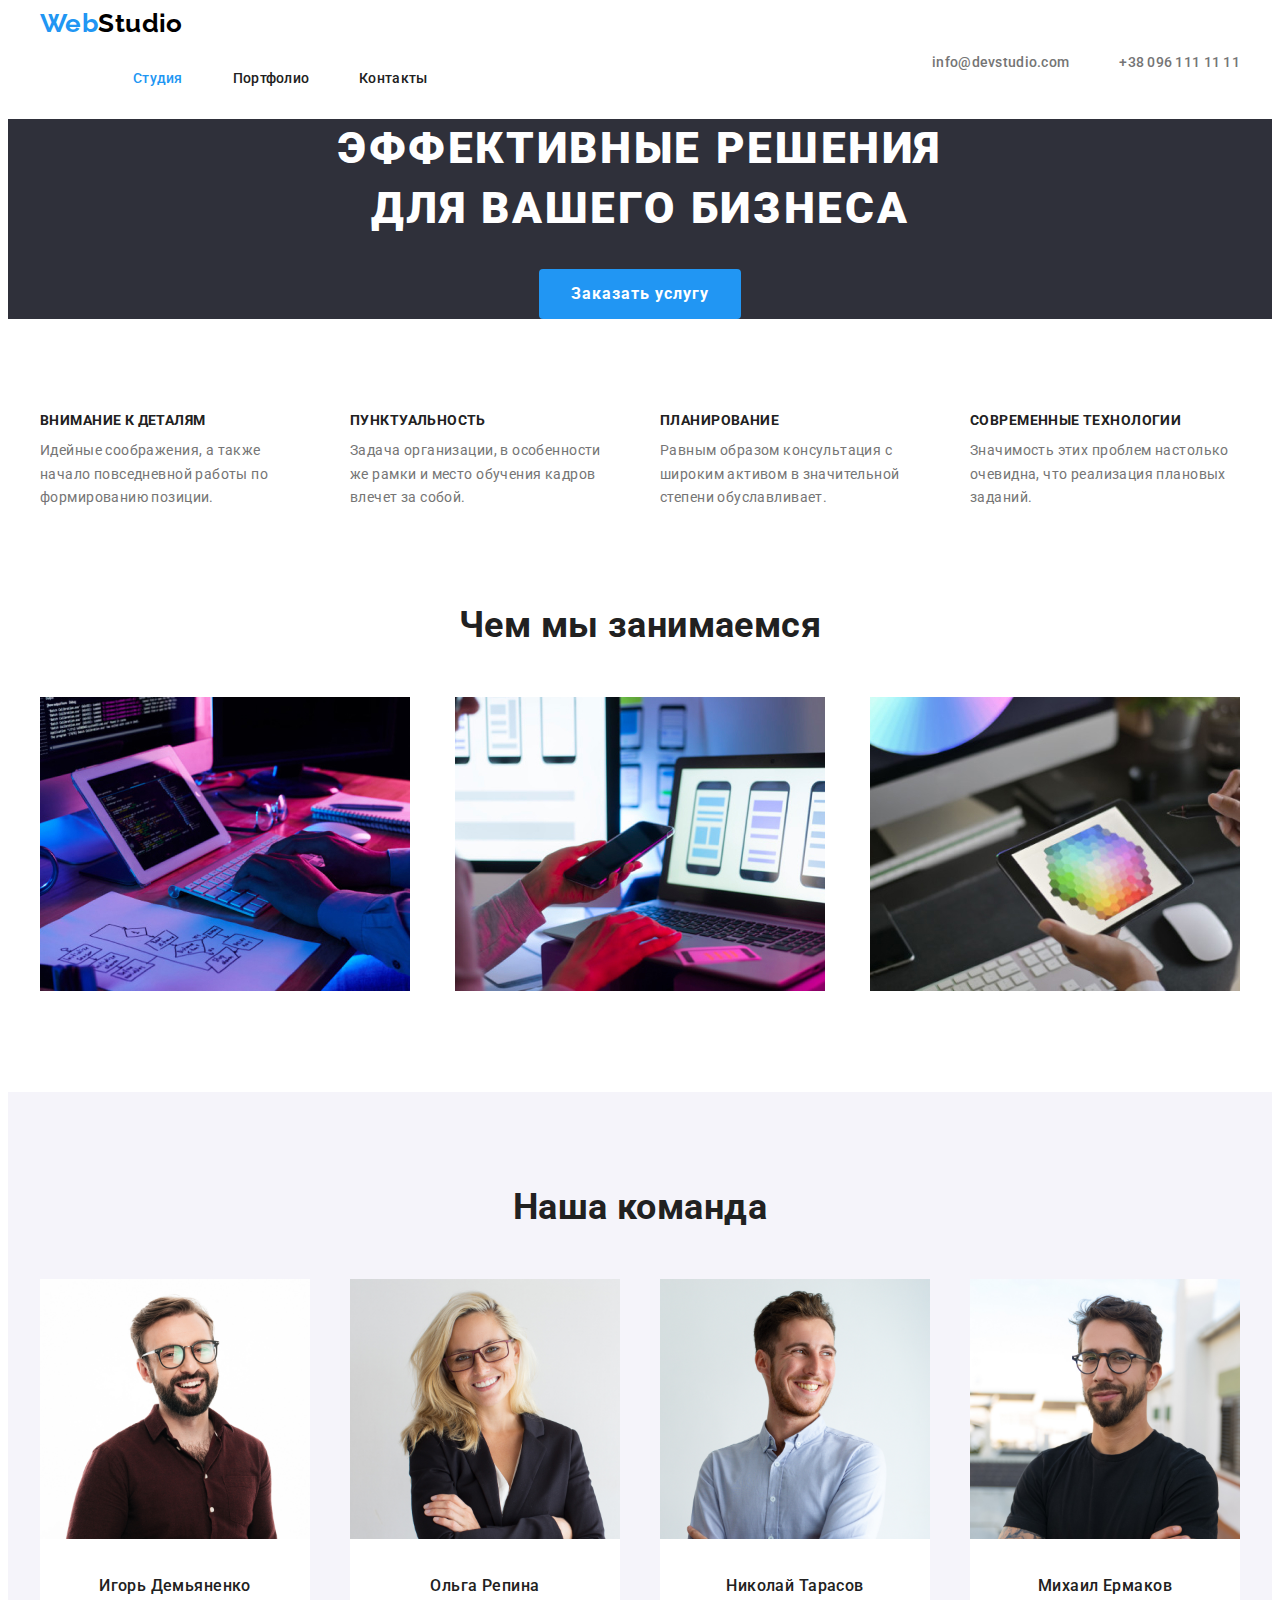
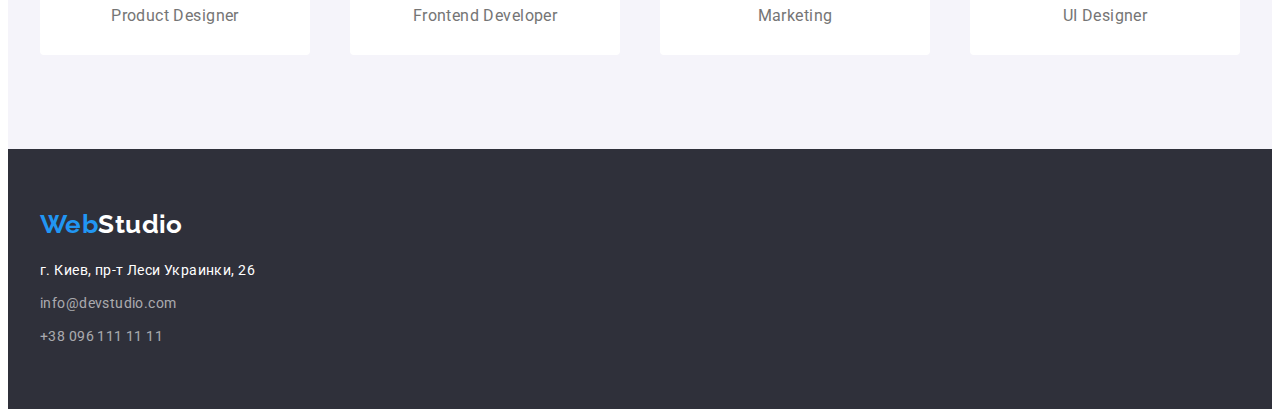
==== commit 13293bae: "Вернул логотип в nav, обернул заголовок и текст в див" ====
--- a/index.html
+++ b/index.html
@@ -15,10 +15,10 @@
 	<body>
 		<header>
 			<div class="container main-nav">
-				<a href="./index.html" class="nav-logo notunderline">
-					<p class="logo"><span class="logo-first-part">Web</span>Studio</p>
-				</a>
 				<nav>
+					<a href="./index.html" class="nav-logo notunderline">
+						<p class="logo"><span class="logo-first-part">Web</span>Studio</p>
+					</a>
 					<ul class="site-nav nolist">
 						<li class="item"><a href="" class="link notunderline current">Студия</a></li>
 						<li class="item"><a href="./portfolio.html" class="link notunderline">Портфолио</a></li>
@@ -81,23 +81,31 @@
 					<ul class="teamlist nolist">
 						<li>
 							<img src="./images/prodes.jpg" alt="Улыбающийся молодой человек, шатен, в бордовой рубашке, очках, с бородой и усами" width="270">
-							<h3 class="member">Игорь Демьяненко</h3>
-							<p class="position">Product Designer</p>
+							<div class="description">
+								<h3 class="member">Игорь Демьяненко</h3>
+								<p class="position">Product Designer</p>
+							</div>
 						</li>
 						<li>
 							<img src="./images/frodev.jpg" alt="Улыбающаяся молодая девушка, блондинка, в пиджаке и очках" width="270">
-							<h3 class="member">Ольга Репина</h3>
-							<p class="position">Frontend Developer</p>
+							<div class="description">
+								<h3 class="member">Ольга Репина</h3>
+								<p class="position">Frontend Developer</p>
+							</div>
 						</li>
 						<li>
 							<img src="./images/mar.jpg" alt="Улыбающийся молодой человек, шатен, в голубой рубашке, с рыжей бородой и усами" width="270">
-							<h3 class="member">Николай Тарасов</h3>
-							<p class="position">Marketing</p>
+							<div class="description">
+								<h3 class="member">Николай Тарасов</h3>
+								<p class="position">Marketing</p>
+							</div>
 						</li>
 						<li>
 							<img src="./images/uides.jpg" alt="Ухмыляющийся молодой человек, брюнет, в чёрной футболке, очках, с бородой и усами" width="270">
-							<h3 class="member">Михаил Ермаков</h3>
-							<p class="position">UI Designer</p>
+							<div class="description">
+								<h3 class="member">Михаил Ермаков</h3>
+								<p class="position">UI Designer</p>
+							</div>
 						</li>
 					</ul>
 				</div>
